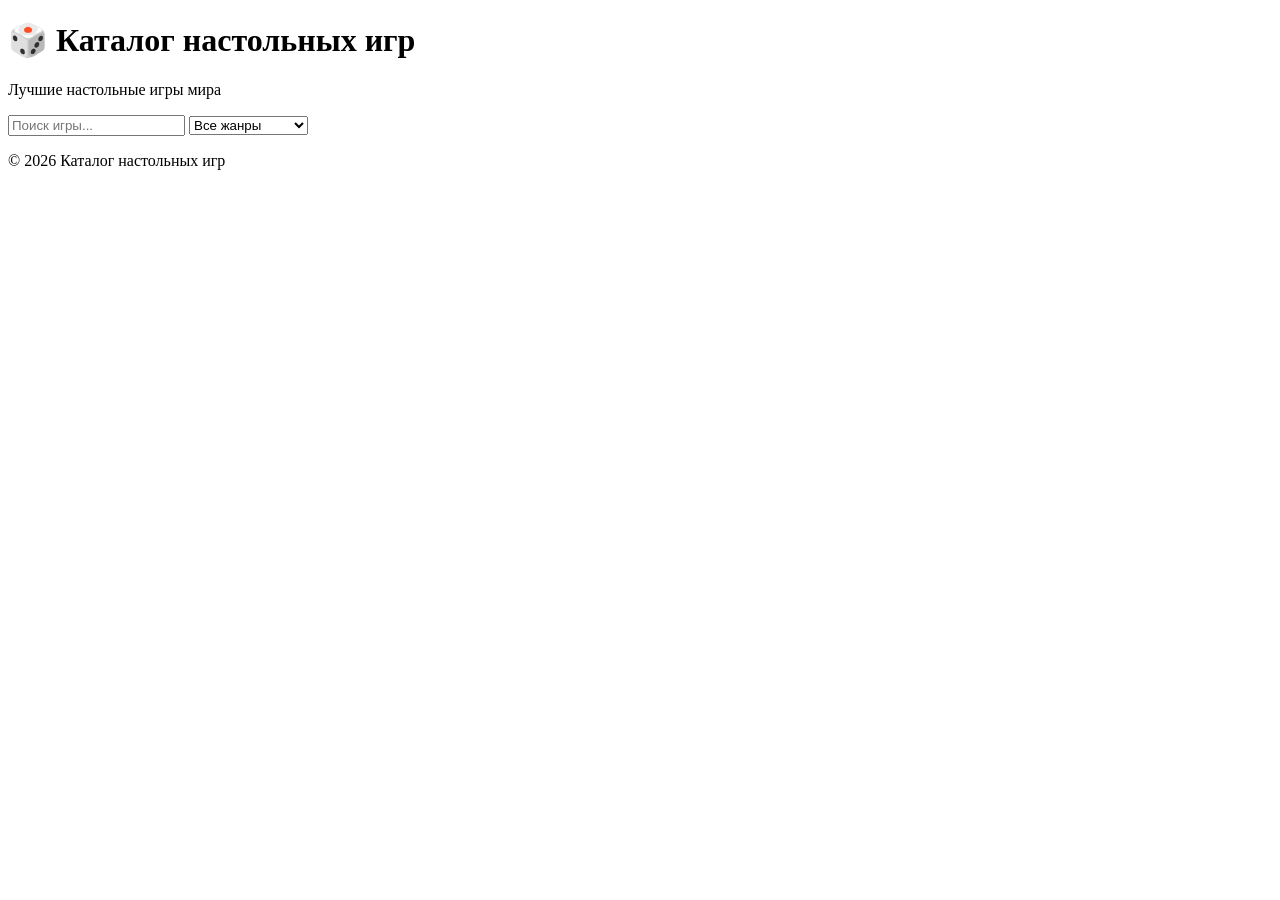
==== index.html @ b9f63c42 "Add initial HTML structure for board games catalog" ====
<!DOCTYPE html>
<html lang="ru">

<head>
    <meta charset="UTF-8">
    <meta name="viewport" content="width=device-width, initial-scale=1.0">
    <title>Board Games Catalog</title>

    <link rel="stylesheet" href="css/style.css">

    <link href="https://fonts.googleapis.com/css2?family=Poppins:wght@300;400;500;600;700&display=swap"
        rel="stylesheet">
</head>

<body>

    <header class="header">
        <div class="container">

            <h1>🎲 Каталог настольных игр</h1>

            <p class="subtitle">
                Лучшие настольные игры мира
            </p>

            <div class="controls">

                <input
                    type="text"
                    id="search"
                    placeholder="Поиск игры...">

                <select id="genreFilter">

                    <option value="all">
                        Все жанры
                    </option>

                    <option value="Стратегия">
                        Стратегия
                    </option>

                    <option value="Семейная">
                        Семейная
                    </option>

                    <option value="Кооперативная">
                        Кооперативная
                    </option>

                    <option value="Карточная">
                        Карточная
                    </option>

                    <option value="Экономическая">
                        Экономическая
                    </option>

                </select>

            </div>

        </div>
    </header>

    <main>

        <div class="container">

            <div id="gamesContainer" class="games-grid">

            </div>

        </div>

    </main>

    <footer>

        <p>
            © 2026 Каталог настольных игр
        </p>

    </footer>

    <script src="js/games.js"></script>
    <script src="js/app.js"></script>

</body>

</html>
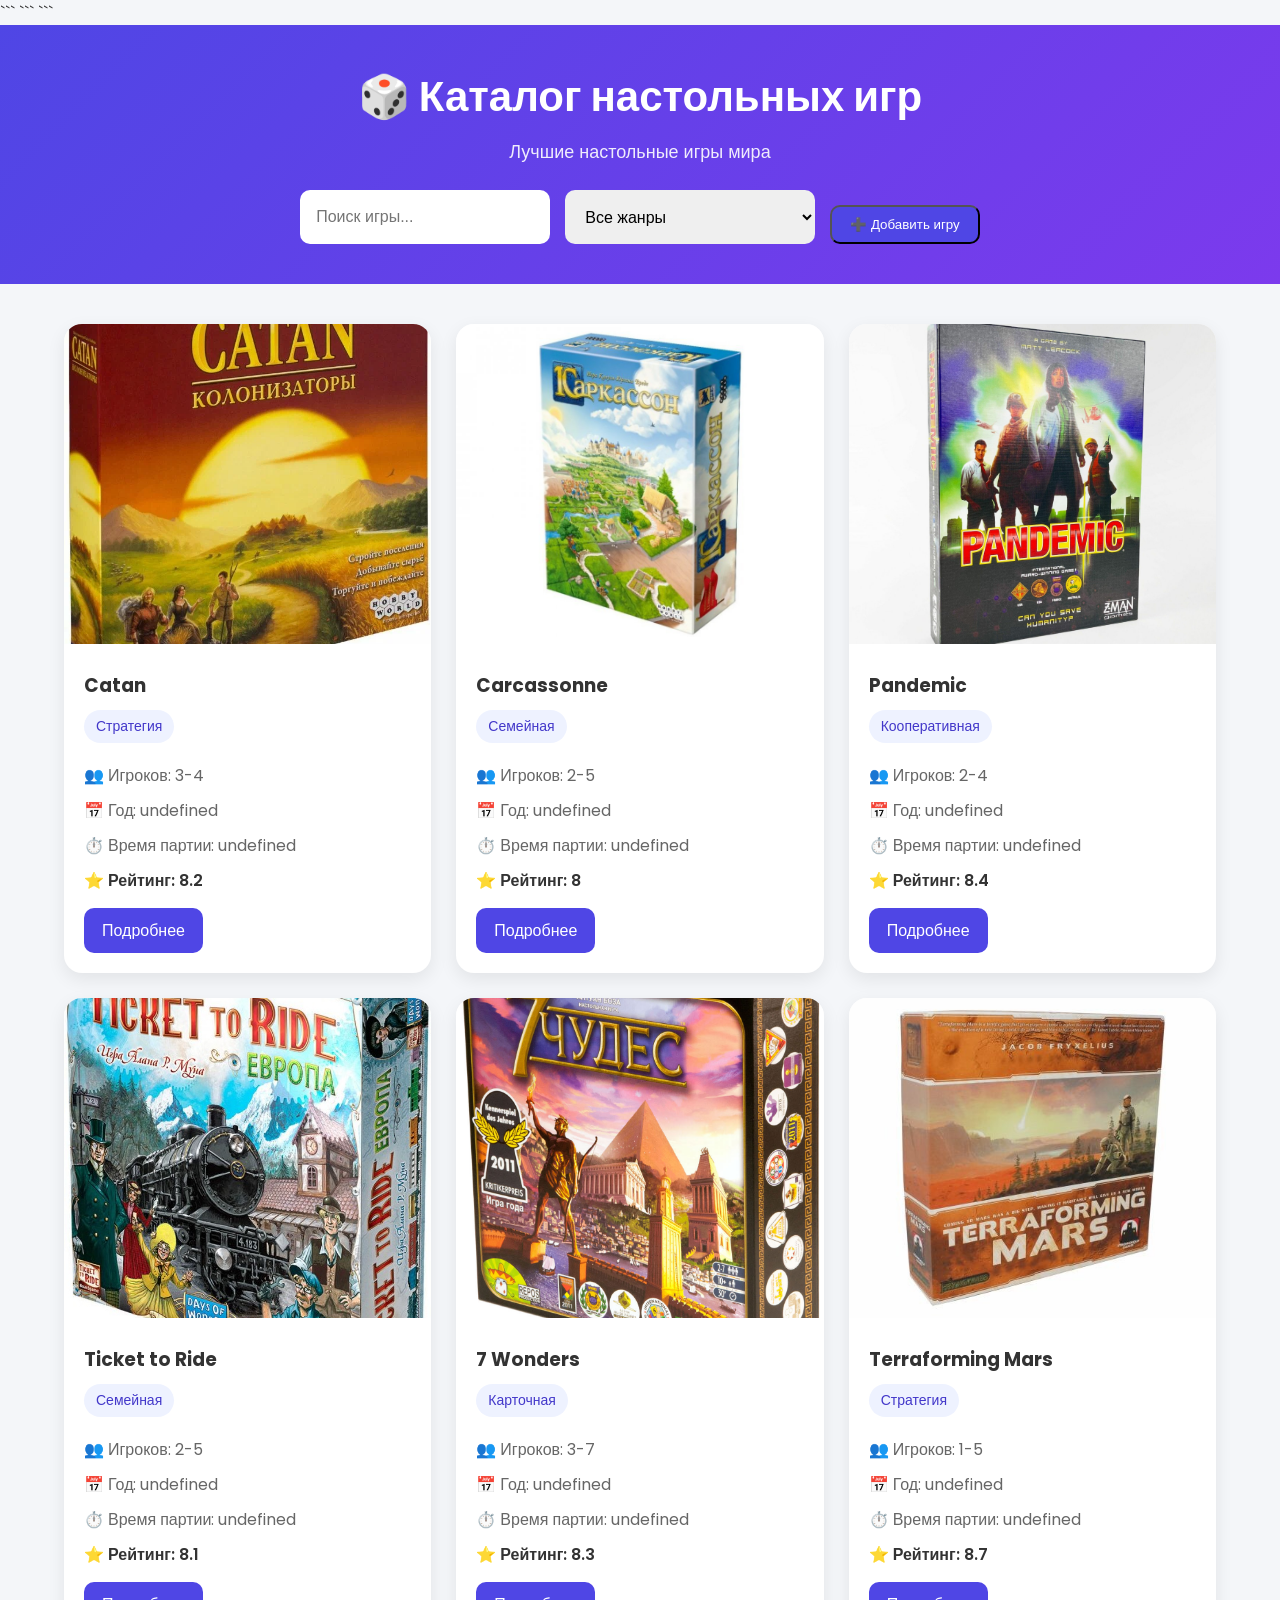
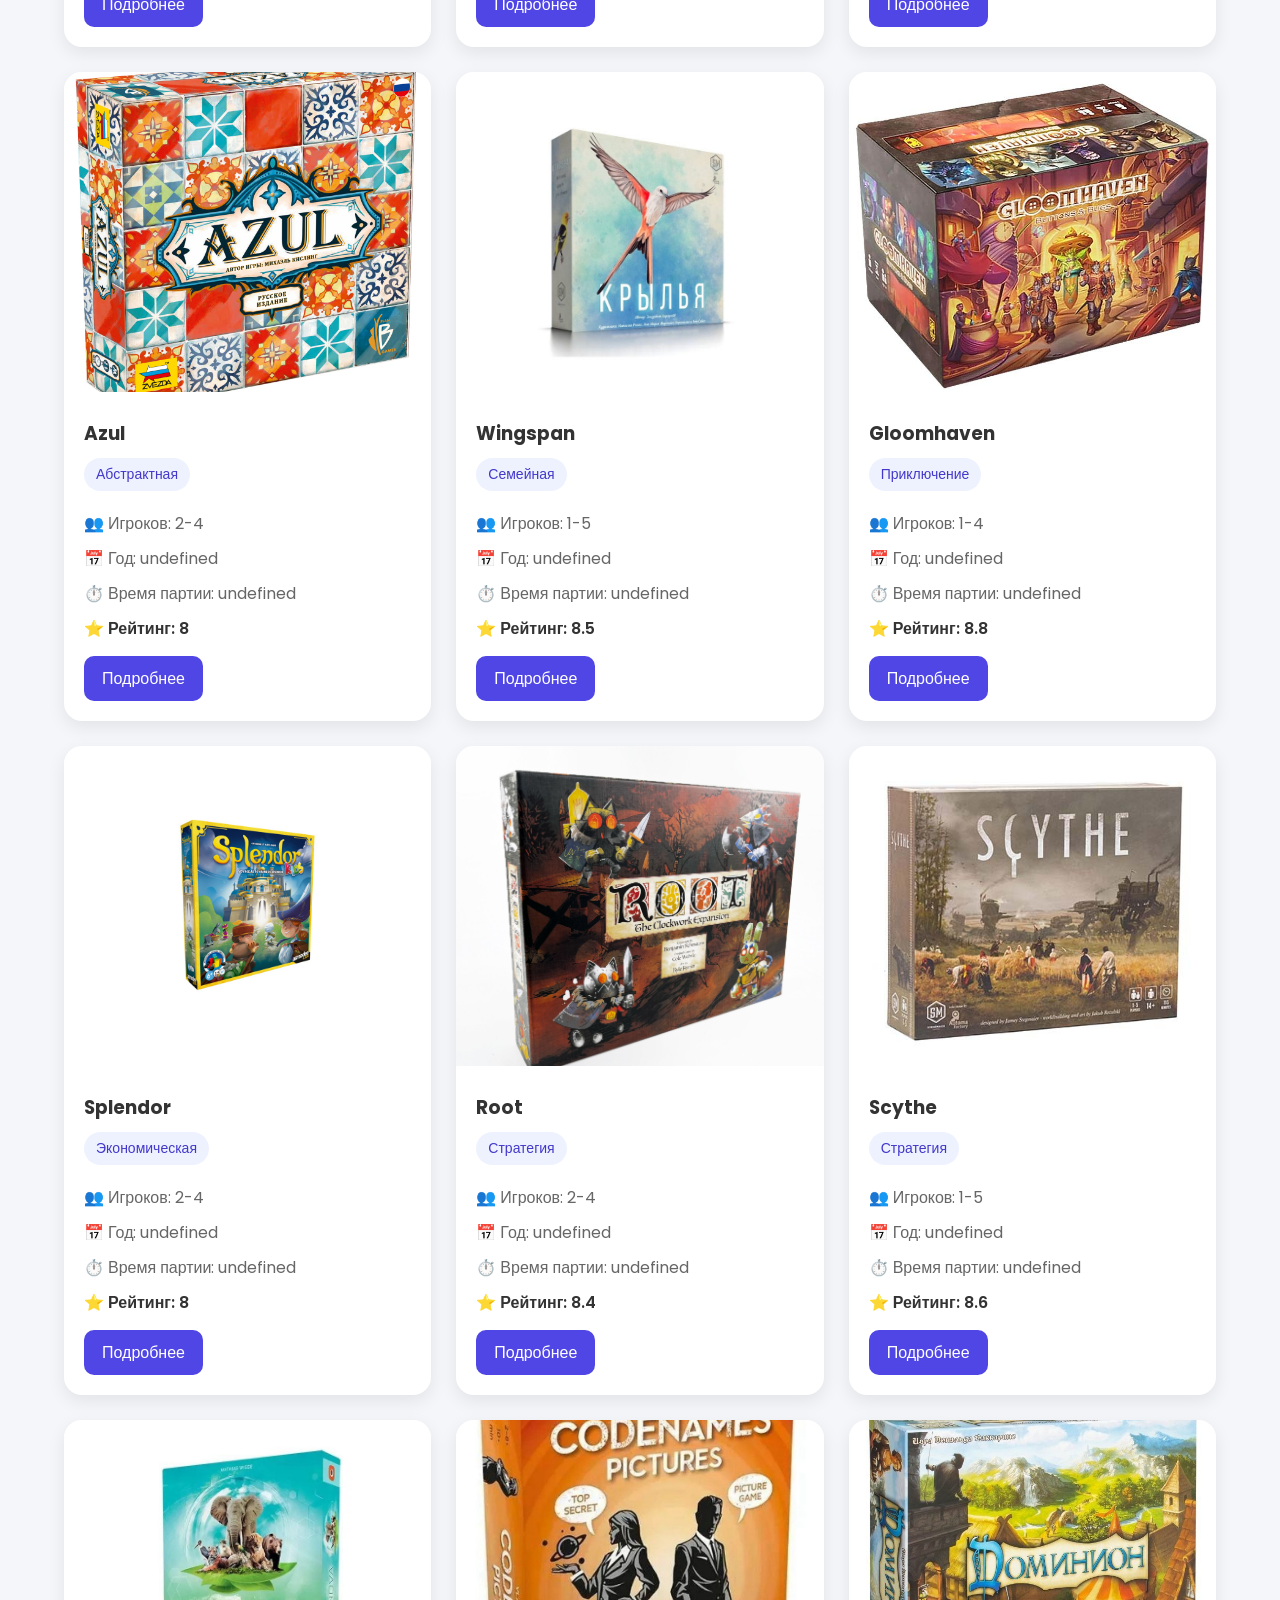
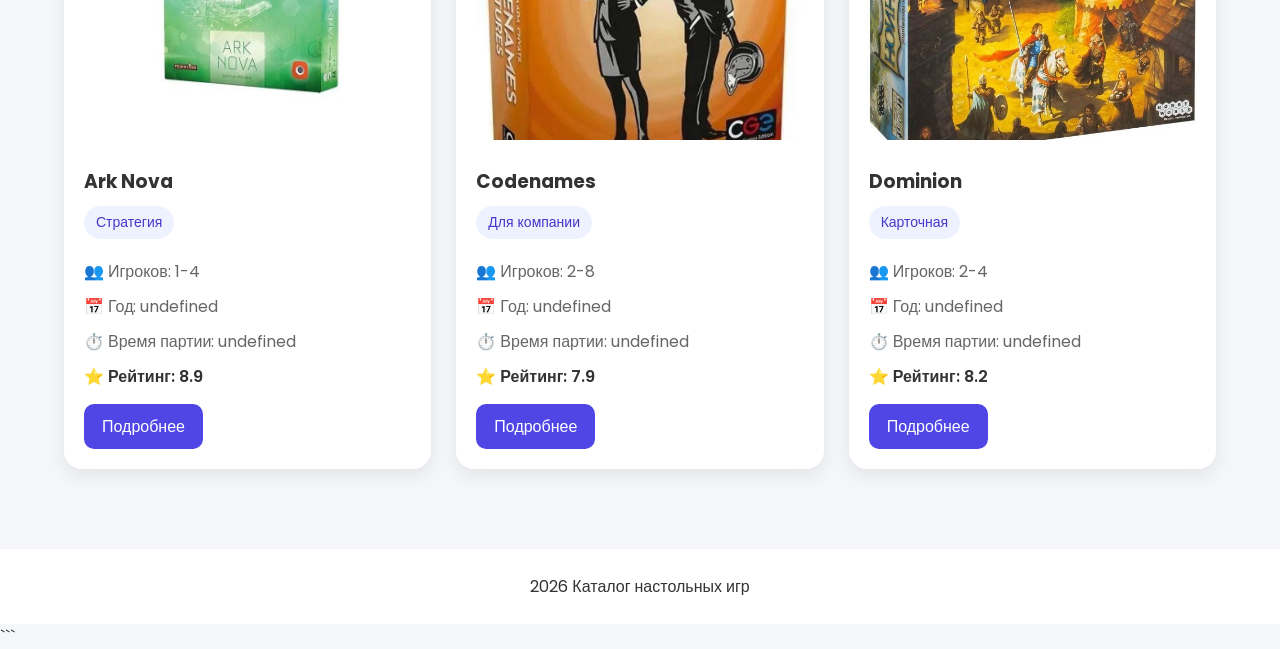
==== commit f34b6141: "Update index.html" ====
--- a/index.html
+++ b/index.html
@@ -1,4 +1,5 @@
 <!DOCTYPE html>
+
 <html lang="ru">
 
 <head>
@@ -6,85 +7,156 @@
     <meta name="viewport" content="width=device-width, initial-scale=1.0">
     <title>Board Games Catalog</title>
 
-    <link rel="stylesheet" href="css/style.css">
+```
+<link rel="stylesheet" href="css/style.css">
 
-    <link href="https://fonts.googleapis.com/css2?family=Poppins:wght@300;400;500;600;700&display=swap"
-        rel="stylesheet">
+<link href="https://fonts.googleapis.com/css2?family=Poppins:wght@300;400;500;600;700&display=swap"
+    rel="stylesheet">
+```
+
 </head>
 
 <body>
 
-    <header class="header">
-        <div class="container">
+```
+<header class="header">
 
-            <h1>🎲 Каталог настольных игр</h1>
+    <div class="container">
 
-            <p class="subtitle">
-                Лучшие настольные игры мира
-            </p>
+        <h1>🎲 Каталог настольных игр</h1>
 
-            <div class="controls">
+        <p class="subtitle">
+            Лучшие настольные игры мира
+        </p>
 
-                <input
-                    type="text"
-                    id="search"
-                    placeholder="Поиск игры...">
+        <div class="controls">
 
-                <select id="genreFilter">
+            <input
+                type="text"
+                id="search"
+                placeholder="Поиск игры...">
 
-                    <option value="all">
-                        Все жанры
-                    </option>
+            <select id="genreFilter">
 
-                    <option value="Стратегия">
-                        Стратегия
-                    </option>
+                <option value="all">
+                    Все жанры
+                </option>
 
-                    <option value="Семейная">
-                        Семейная
-                    </option>
+                <option value="Стратегия">
+                    Стратегия
+                </option>
 
-                    <option value="Кооперативная">
-                        Кооперативная
-                    </option>
+                <option value="Семейная">
+                    Семейная
+                </option>
 
-                    <option value="Карточная">
-                        Карточная
-                    </option>
+                <option value="Кооперативная">
+                    Кооперативная
+                </option>
 
-                    <option value="Экономическая">
-                        Экономическая
-                    </option>
+                <option value="Карточная">
+                    Карточная
+                </option>
 
-                </select>
+                <option value="Экономическая">
+                    Экономическая
+                </option>
 
-            </div>
+            </select>
 
-        </div>
-    </header>
+            <button
+                id="addGameBtn"
+                class="details-btn">
 
-    <main>
+                ➕ Добавить игру
 
-        <div class="container">
-
-            <div id="gamesContainer" class="games-grid">
-
-            </div>
+            </button>
 
         </div>
 
-    </main>
+    </div>
 
-    <footer>
+</header>
 
-        <p>
-            © 2026 Каталог настольных игр
-        </p>
+<main>
 
-    </footer>
+    <div class="container">
 
-    <script src="js/games.js"></script>
-    <script src="js/app.js"></script>
+        <div
+            id="gamesContainer"
+            class="games-grid">
+        </div>
+
+        <div
+            id="gameFormContainer"
+            style="display:none; margin-top:40px;">
+
+            <h2>Добавить игру</h2>
+
+            <input
+                id="newTitle"
+                placeholder="Название игры">
+
+            <br><br>
+
+            <input
+                id="newGenre"
+                placeholder="Жанр">
+
+            <br><br>
+
+            <input
+                id="newPlayers"
+                placeholder="Количество игроков">
+
+            <br><br>
+
+            <input
+                id="newRating"
+                type="number"
+                step="0.1"
+                placeholder="Рейтинг">
+
+            <br><br>
+
+            <input
+                id="newImage"
+                placeholder="Ссылка на изображение">
+
+            <br><br>
+
+            <textarea
+                id="newDescription"
+                rows="5"
+                placeholder="Описание игры"></textarea>
+
+            <br><br>
+
+            <button
+                id="saveGameBtn"
+                class="details-btn">
+
+                Сохранить игру
+
+            </button>
+
+        </div>
+
+    </div>
+
+</main>
+
+<footer>
+
+    <p>
+         2026 Каталог настольных игр
+    </p>
+
+</footer>
+
+<script src="js/games.js"></script>
+<script src="js/app.js"></script>
+```
 
 </body>
 
--- a/css/style.css
+++ b/css/style.css
@@ -0,0 +1,178 @@
+* {
+    margin: 0;
+    padding: 0;
+    box-sizing: border-box;
+}
+
+body {
+    font-family: "Poppins", sans-serif;
+    background: #f4f6f9;
+    color: #333;
+}
+
+.container {
+    width: 90%;
+    max-width: 1300px;
+    margin: auto;
+}
+
+.header {
+    background: linear-gradient(135deg, #4f46e5, #7c3aed);
+    color: white;
+    text-align: center;
+    padding: 40px 20px;
+}
+
+.header h1 {
+    font-size: 42px;
+    margin-bottom: 10px;
+}
+
+.subtitle {
+    font-size: 18px;
+    opacity: 0.9;
+    margin-bottom: 25px;
+}
+
+.controls {
+    display: flex;
+    justify-content: center;
+    gap: 15px;
+    flex-wrap: wrap;
+}
+
+.controls input,
+.controls select {
+    padding: 12px 16px;
+    border: none;
+    border-radius: 10px;
+    min-width: 250px;
+    font-size: 16px;
+}
+
+.games-grid {
+    display: grid;
+    grid-template-columns: repeat(auto-fit, minmax(280px, 1fr));
+    gap: 25px;
+    padding: 40px 0;
+}
+
+.card {
+    background: white;
+    border-radius: 18px;
+    overflow: hidden;
+    box-shadow: 0 6px 18px rgba(0,0,0,0.08);
+    transition: 0.3s;
+}
+
+.card:hover {
+    transform: translateY(-8px);
+    box-shadow: 0 15px 25px rgba(0,0,0,0.15);
+}
+
+.card img {
+    width: 100%;
+    height: 320px;
+    object-fit: cover;
+}
+
+.card-content {
+    padding: 20px;
+}
+
+.card h3 {
+    margin-bottom: 10px;
+}
+
+.genre {
+    display: inline-block;
+    background: #eef2ff;
+    color: #4338ca;
+    padding: 6px 12px;
+    border-radius: 999px;
+    font-size: 14px;
+    margin-bottom: 10px;
+}
+
+.rating {
+    margin-top: 10px;
+    font-weight: 600;
+}
+
+.players {
+    margin-top: 10px;
+    color: #666;
+}
+
+.details-btn {
+    display: inline-block;
+    margin-top: 15px;
+    text-decoration: none;
+    background: #4f46e5;
+    color: white;
+    padding: 10px 18px;
+    border-radius: 10px;
+}
+
+.details-btn:hover {
+    background: #3730a3;
+}
+
+footer {
+    text-align: center;
+    padding: 25px;
+    background: white;
+    margin-top: 40px;
+}
+
+.back-button {
+    display: inline-block;
+    margin-top: 15px;
+    background: white;
+    color: #4f46e5;
+    text-decoration: none;
+    padding: 10px 16px;
+    border-radius: 10px;
+    font-weight: 600;
+}
+
+#gameDetails {
+    background: white;
+    margin: 40px 0;
+    padding: 30px;
+    border-radius: 20px;
+    box-shadow: 0 6px 18px rgba(0,0,0,0.08);
+}
+
+#gameDetails img {
+    width: 100%;
+    max-width: 500px;
+    border-radius: 15px;
+    margin-bottom: 20px;
+}
+
+.game-title {
+    margin-bottom: 15px;
+}
+
+.game-description {
+    margin-top: 20px;
+    line-height: 1.8;
+}
+
+.info {
+    margin-top: 10px;
+    font-size: 17px;
+}
+
+@media (max-width: 768px) {
+
+    .header h1 {
+        font-size: 32px;
+    }
+
+    .controls input,
+    .controls select {
+        width: 100%;
+    }
+}
